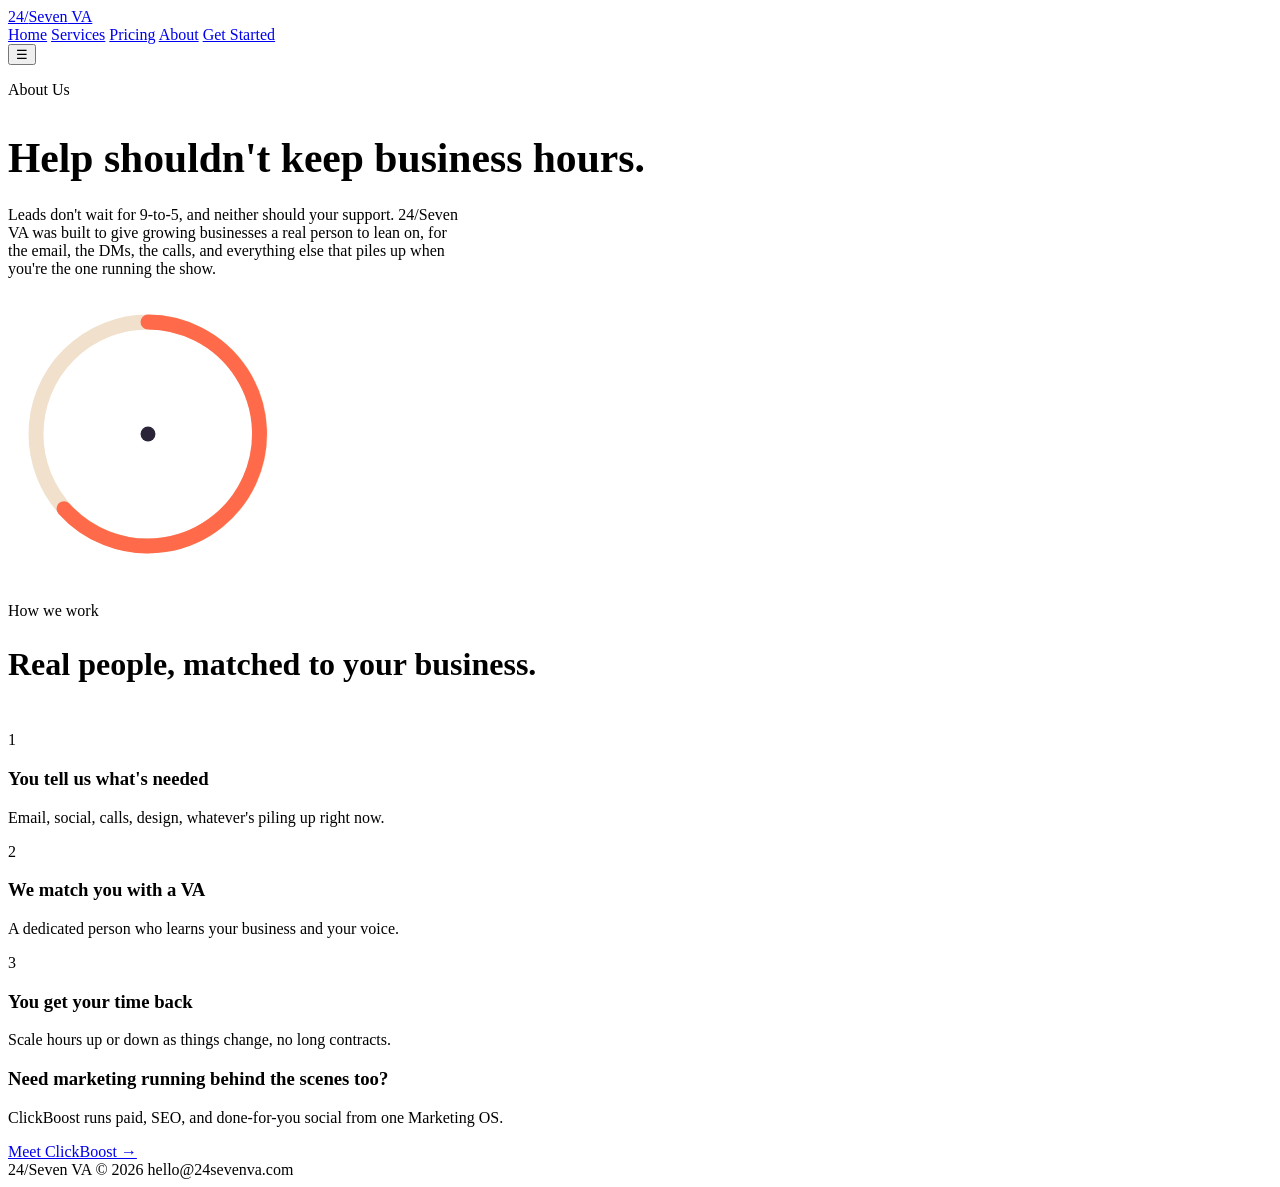
==== about.html @ e8cad2b9 "Add files via upload" ====
<!DOCTYPE html>
<html lang="en">
<head>
<meta charset="UTF-8">
<meta name="viewport" content="width=device-width, initial-scale=1.0">
<title>About | 24/Seven VA</title>
<meta name="description" content="24/Seven VA gives growing businesses real support, any hour.">
<link rel="stylesheet" href="style.css">
</head>
<body>

<header class="site">
  <nav class="nav wrap">
    <a href="index.html" class="logo">24/<span class="seven">Seven</span> VA</a>
    <div class="nav-links">
      <a href="index.html">Home</a>
      <a href="services.html">Services</a>
      <a href="pricing.html">Pricing</a>
      <a href="about.html" class="active">About</a>
      <a href="contact.html" class="btn solid">Get Started</a>
    </div>
    <button class="mobile-toggle">&#9776;</button>
  </nav>
</header>

<section class="section-pad">
  <div class="wrap grid-2">
    <div>
      <p class="eyebrow">About Us</p>
      <h1 style="font-size: 2.6rem; margin-bottom: 24px;">Help shouldn't keep business hours.</h1>
      <p style="color: var(--ink-dim); max-width: 460px;">Leads don't wait for 9-to-5, and neither should your support. 24/Seven VA was built to give growing businesses a real person to lean on, for the email, the DMs, the calls, and everything else that piles up when you're the one running the show.</p>
    </div>
    <div class="hero-visual">
      <svg viewBox="0 0 300 300" width="100%" height="100%" style="max-width:280px;">
        <circle cx="150" cy="150" r="120" fill="none" stroke="#F0E0CC" stroke-width="16"/>
        <path d="M 150 30 A 120 120 0 1 1 60 230" fill="none" stroke="#FF6B4A" stroke-width="16" stroke-linecap="round"/>
        <circle cx="150" cy="150" r="8" fill="#2B2438"/>
      </svg>
    </div>
  </div>
</section>

<hr style="border:none; border-top:2px solid var(--line);">

<section class="section-pad">
  <div class="wrap">
    <p class="eyebrow">How we work</p>
    <h2 style="font-size: 2rem; margin-bottom: 48px; max-width: 600px;">Real people, matched to your business.</h2>
    <div class="grid-3">
      <div class="card">
        <div class="icon-dot">1</div>
        <h3>You tell us what's needed</h3>
        <p>Email, social, calls, design, whatever's piling up right now.</p>
      </div>
      <div class="card">
        <div class="icon-dot">2</div>
        <h3>We match you with a VA</h3>
        <p>A dedicated person who learns your business and your voice.</p>
      </div>
      <div class="card">
        <div class="icon-dot">3</div>
        <h3>You get your time back</h3>
        <p>Scale hours up or down as things change, no long contracts.</p>
      </div>
    </div>
  </div>
</section>

<section class="section-pad tight">
  <div class="wrap">
    <div class="cb-band">
      <div>
        <h3>Need marketing running behind the scenes too?</h3>
        <p>ClickBoost runs paid, SEO, and done-for-you social from one Marketing OS.</p>
      </div>
      <a href="#" class="btn solid">Meet ClickBoost &rarr;</a>
    </div>
  </div>
</section>

<footer class="site">
  <div class="wrap footer-row">
    <span class="mono">24/<span>Seven</span> VA &copy; 2026</span>
    <span class="mono">hello@24sevenva.com</span>
  </div>
</footer>

</body>
</html>
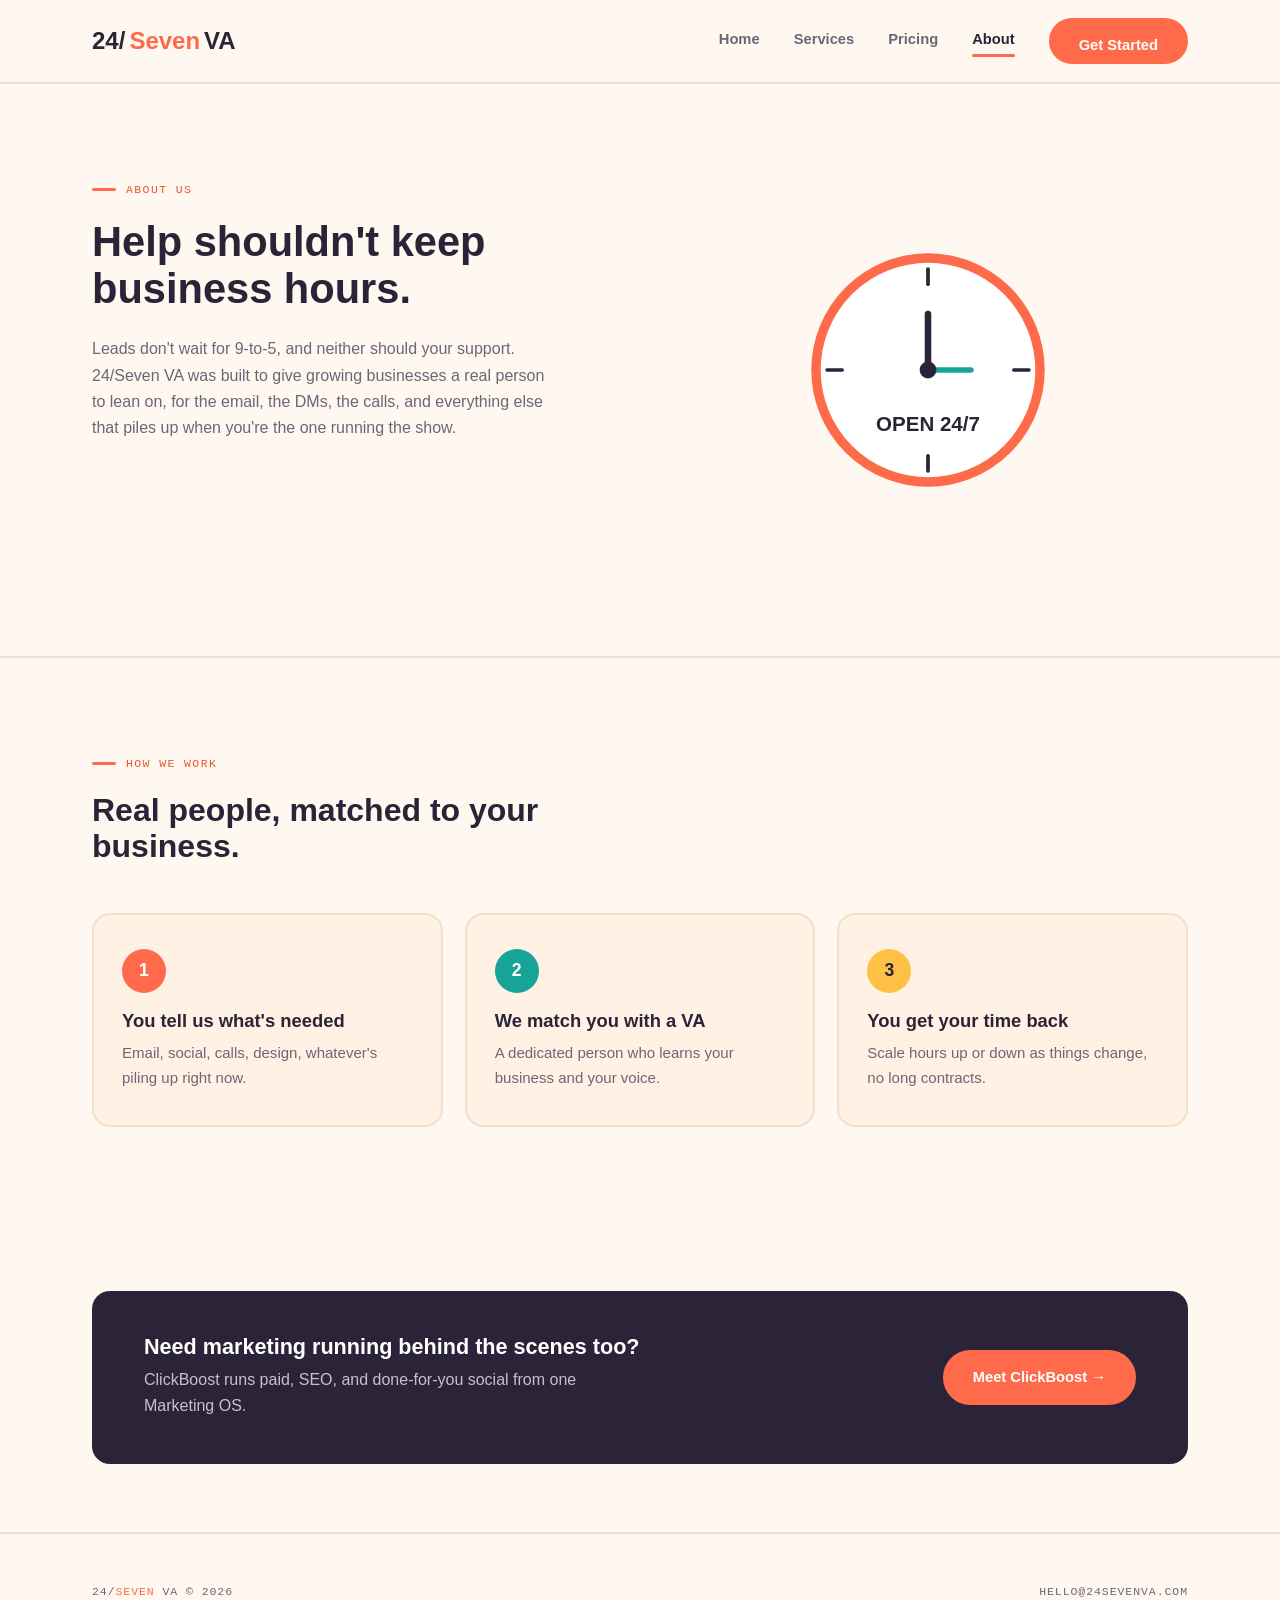
==== commit 75b68fe6: "Add files via upload" ====
--- a/about.html
+++ b/about.html
@@ -32,9 +32,18 @@
     </div>
     <div class="hero-visual">
       <svg viewBox="0 0 300 300" width="100%" height="100%" style="max-width:280px;">
-        <circle cx="150" cy="150" r="120" fill="none" stroke="#F0E0CC" stroke-width="16"/>
-        <path d="M 150 30 A 120 120 0 1 1 60 230" fill="none" stroke="#FF6B4A" stroke-width="16" stroke-linecap="round"/>
-        <circle cx="150" cy="150" r="8" fill="#2B2438"/>
+        <circle cx="150" cy="150" r="120" fill="#fff" stroke="#F0E0CC" stroke-width="10"/>
+        <circle cx="150" cy="150" r="120" fill="none" stroke="#FF6B4A" stroke-width="10" stroke-dasharray="754" stroke-dashoffset="0"/>
+        <!-- hour ticks -->
+        <line x1="150" y1="42" x2="150" y2="58" stroke="#2B2438" stroke-width="4" stroke-linecap="round"/>
+        <line x1="150" y1="242" x2="150" y2="258" stroke="#2B2438" stroke-width="4" stroke-linecap="round"/>
+        <line x1="42" y1="150" x2="58" y2="150" stroke="#2B2438" stroke-width="4" stroke-linecap="round"/>
+        <line x1="242" y1="150" x2="258" y2="150" stroke="#2B2438" stroke-width="4" stroke-linecap="round"/>
+        <!-- clock hands -->
+        <line x1="150" y1="150" x2="150" y2="90" stroke="#2B2438" stroke-width="7" stroke-linecap="round"/>
+        <line x1="150" y1="150" x2="196" y2="150" stroke="#17A398" stroke-width="6" stroke-linecap="round"/>
+        <circle cx="150" cy="150" r="9" fill="#2B2438"/>
+        <text x="150" y="215" text-anchor="middle" font-family="Baloo 2, sans-serif" font-weight="700" font-size="22" fill="#2B2438">OPEN 24/7</text>
       </svg>
     </div>
   </div>
--- a/style.css
+++ b/style.css
@@ -0,0 +1,264 @@
+/* 24/SEVEN VA — design tokens
+   cream   #FFF8F0
+   coral   #FF6B4A
+   yellow  #FFC145
+   teal    #17A398
+   ink     #2B2438
+   ink-dim #6E6577
+   line    #F0E4D8
+*/
+
+@import url('https://fonts.googleapis.com/css2?family=Baloo+2:wght@500;600;700;800&family=Nunito:wght@400;500;600;700&family=IBM+Plex+Mono:wght@500&display=swap');
+
+:root {
+  --cream: #FFF8F0;
+  --panel: #FFF1E4;
+  --coral: #FF6B4A;
+  --coral-dark: #E8552F;
+  --yellow: #FFC145;
+  --teal: #17A398;
+  --ink: #2B2438;
+  --ink-dim: #6E6577;
+  --line: #F0E0CC;
+  --radius: 18px;
+}
+
+* { margin: 0; padding: 0; box-sizing: border-box; }
+html { scroll-behavior: smooth; }
+
+body {
+  background: var(--cream);
+  color: var(--ink);
+  font-family: 'Nunito', sans-serif;
+  line-height: 1.65;
+  overflow-x: hidden;
+}
+
+h1, h2, h3, .display {
+  font-family: 'Baloo 2', sans-serif;
+  font-weight: 700;
+  line-height: 1.12;
+  color: var(--ink);
+}
+
+.mono {
+  font-family: 'IBM Plex Mono', monospace;
+  letter-spacing: 0.08em;
+  text-transform: uppercase;
+  font-size: 0.72rem;
+  color: var(--coral-dark);
+}
+
+a { color: inherit; text-decoration: none; }
+img { max-width: 100%; display: block; }
+
+.wrap { max-width: 1160px; margin: 0 auto; padding: 0 32px; }
+
+/* ---------- header ---------- */
+
+header.site {
+  position: sticky;
+  top: 0;
+  z-index: 100;
+  background: rgba(255, 248, 240, 0.92);
+  backdrop-filter: blur(8px);
+  border-bottom: 2px solid var(--line);
+}
+
+.nav { display: flex; align-items: center; justify-content: space-between; height: 82px; }
+
+.logo {
+  font-family: 'Baloo 2', sans-serif;
+  font-weight: 800;
+  font-size: 1.5rem;
+  display: flex;
+  align-items: baseline;
+  gap: 4px;
+  color: var(--ink);
+}
+.logo .seven { color: var(--coral); }
+
+.nav-links { display: flex; align-items: center; gap: 34px; }
+
+.nav-links a {
+  font-family: 'Nunito', sans-serif;
+  font-weight: 700;
+  font-size: 0.92rem;
+  color: var(--ink-dim);
+  transition: color 0.2s ease;
+  position: relative;
+  padding-bottom: 4px;
+}
+.nav-links a:hover, .nav-links a.active { color: var(--ink); }
+.nav-links a.active::after {
+  content: '';
+  position: absolute;
+  left: 0; right: 0; bottom: -2px;
+  height: 3px;
+  border-radius: 3px;
+  background: var(--coral);
+}
+
+.btn {
+  display: inline-block;
+  font-family: 'Nunito', sans-serif;
+  font-weight: 700;
+  font-size: 0.92rem;
+  padding: 13px 28px;
+  border: 2px solid var(--coral);
+  color: var(--coral-dark);
+  border-radius: 999px;
+  transition: all 0.2s ease;
+  white-space: nowrap;
+}
+.btn:hover { background: var(--coral); color: #fff; }
+.btn.solid { background: var(--coral); border-color: var(--coral); color: #fff; }
+.btn.solid:hover { background: var(--coral-dark); border-color: var(--coral-dark); }
+.btn.teal { border-color: var(--teal); color: var(--teal); }
+.btn.teal:hover { background: var(--teal); color: #fff; }
+
+.mobile-toggle { display: none; }
+
+/* ---------- hero ---------- */
+
+.hero { padding: 90px 0 70px; }
+.hero-grid { display: grid; grid-template-columns: 1.1fr 0.9fr; gap: 56px; align-items: center; }
+
+.hero h1 { font-size: 3.3rem; margin-bottom: 22px; }
+.hero h1 .accent { color: var(--coral); }
+
+.hero p.lede { color: var(--ink-dim); font-size: 1.08rem; max-width: 460px; margin-bottom: 32px; }
+
+.hero-actions { display: flex; gap: 16px; flex-wrap: wrap; }
+
+.hero-visual { display: flex; align-items: center; justify-content: center; min-height: 380px; }
+
+/* ---------- sections ---------- */
+
+section { position: relative; }
+.section-pad { padding: 96px 0; }
+.section-pad.tight { padding: 68px 0; }
+
+.eyebrow {
+  font-family: 'IBM Plex Mono', monospace;
+  font-size: 0.72rem;
+  letter-spacing: 0.12em;
+  text-transform: uppercase;
+  color: var(--coral-dark);
+  display: flex;
+  align-items: center;
+  gap: 10px;
+  margin-bottom: 20px;
+}
+.eyebrow::before { content: ''; width: 24px; height: 3px; border-radius: 3px; background: var(--coral); }
+
+.section-head { max-width: 600px; margin-bottom: 48px; }
+.section-head h2 { font-size: 2.1rem; margin-bottom: 16px; }
+.section-head p { color: var(--ink-dim); }
+
+.panel-teal { background: var(--teal); color: #fff; }
+.panel-teal h2, .panel-teal h3 { color: #fff; }
+.panel-teal .eyebrow { color: #FFE8B8; }
+.panel-teal .eyebrow::before { background: var(--yellow); }
+.panel-teal p { color: rgba(255,255,255,0.85); }
+
+/* grids */
+
+.grid-2 { display: grid; grid-template-columns: 1fr 1fr; gap: 56px; align-items: start; }
+.grid-3 { display: grid; grid-template-columns: repeat(3, 1fr); gap: 22px; }
+
+.card {
+  background: var(--panel);
+  border: 2px solid var(--line);
+  border-radius: var(--radius);
+  padding: 34px 28px;
+}
+.card.on-teal { background: rgba(255,255,255,0.1); border-color: rgba(255,255,255,0.25); }
+
+.card .icon-dot {
+  width: 44px; height: 44px;
+  border-radius: 50%;
+  background: var(--coral);
+  color: #fff;
+  display: flex;
+  align-items: center;
+  justify-content: center;
+  font-family: 'Baloo 2', sans-serif;
+  font-weight: 700;
+  font-size: 1.1rem;
+  margin-bottom: 18px;
+}
+.card:nth-child(3n+2) .icon-dot { background: var(--teal); }
+.card:nth-child(3n) .icon-dot { background: var(--yellow); color: var(--ink); }
+
+.card h3 { font-size: 1.15rem; margin-bottom: 10px; }
+.card p { color: var(--ink-dim); font-size: 0.94rem; }
+.panel-teal .card p { color: rgba(255,255,255,0.8); }
+
+/* pricing */
+
+.price-card {
+  background: var(--panel);
+  border: 2px solid var(--line);
+  border-radius: var(--radius);
+  padding: 38px 30px;
+  display: flex;
+  flex-direction: column;
+  position: relative;
+}
+.price-card.recommended { background: #fff; border-color: var(--coral); box-shadow: 0 12px 28px rgba(255,107,74,0.18); }
+.price-card.recommended::before {
+  content: 'MOST POPULAR';
+  position: absolute;
+  top: -14px; left: 30px;
+  font-family: 'IBM Plex Mono', monospace;
+  font-size: 0.62rem;
+  letter-spacing: 0.08em;
+  background: var(--coral);
+  color: #fff;
+  padding: 6px 14px;
+  border-radius: 999px;
+}
+.price-name { font-family: 'Baloo 2', sans-serif; font-weight: 700; font-size: 1.15rem; margin-bottom: 6px; }
+.price-value { font-family: 'Baloo 2', sans-serif; font-size: 2.3rem; color: var(--coral-dark); margin-bottom: 4px; }
+.price-value span { font-family: 'Nunito', sans-serif; font-size: 0.85rem; color: var(--ink-dim); font-weight: 600; }
+.price-desc { color: var(--ink-dim); font-size: 0.9rem; margin-bottom: 22px; padding-bottom: 22px; border-bottom: 2px solid var(--line); }
+.price-features { list-style: none; margin-bottom: 26px; flex-grow: 1; }
+.price-features li { font-size: 0.9rem; color: var(--ink-dim); padding: 8px 0; display: flex; gap: 10px; }
+.price-features li::before { content: '\2713'; color: var(--coral); font-weight: 700; flex-shrink: 0; }
+.price-features li strong { color: var(--ink); font-weight: 700; }
+
+/* cross-promo band */
+
+.cb-band {
+  background: var(--ink);
+  color: #fff;
+  border-radius: var(--radius);
+  padding: 44px 52px;
+  display: flex;
+  align-items: center;
+  justify-content: space-between;
+  gap: 30px;
+  flex-wrap: wrap;
+}
+.cb-band h3 { color: #fff; font-size: 1.35rem; margin-bottom: 8px; }
+.cb-band p { color: rgba(255,255,255,0.72); max-width: 440px; }
+
+/* footer */
+
+footer.site { border-top: 2px solid var(--line); padding: 48px 0; }
+.footer-row { display: flex; justify-content: space-between; align-items: center; flex-wrap: wrap; gap: 20px; }
+.footer-row .mono { color: var(--ink-dim); }
+.footer-row .mono span { color: var(--coral); }
+
+.center { text-align: center; }
+
+@media (max-width: 900px) {
+  .nav-links { display: none; }
+  .mobile-toggle { display: block; background: none; border: none; color: var(--ink); font-size: 1.4rem; }
+  .hero-grid, .grid-2 { grid-template-columns: 1fr; gap: 36px; }
+  .grid-3 { grid-template-columns: 1fr; }
+  .hero h1 { font-size: 2.4rem; }
+  .section-pad { padding: 60px 0; }
+  .cb-band { flex-direction: column; align-items: flex-start; }
+}
